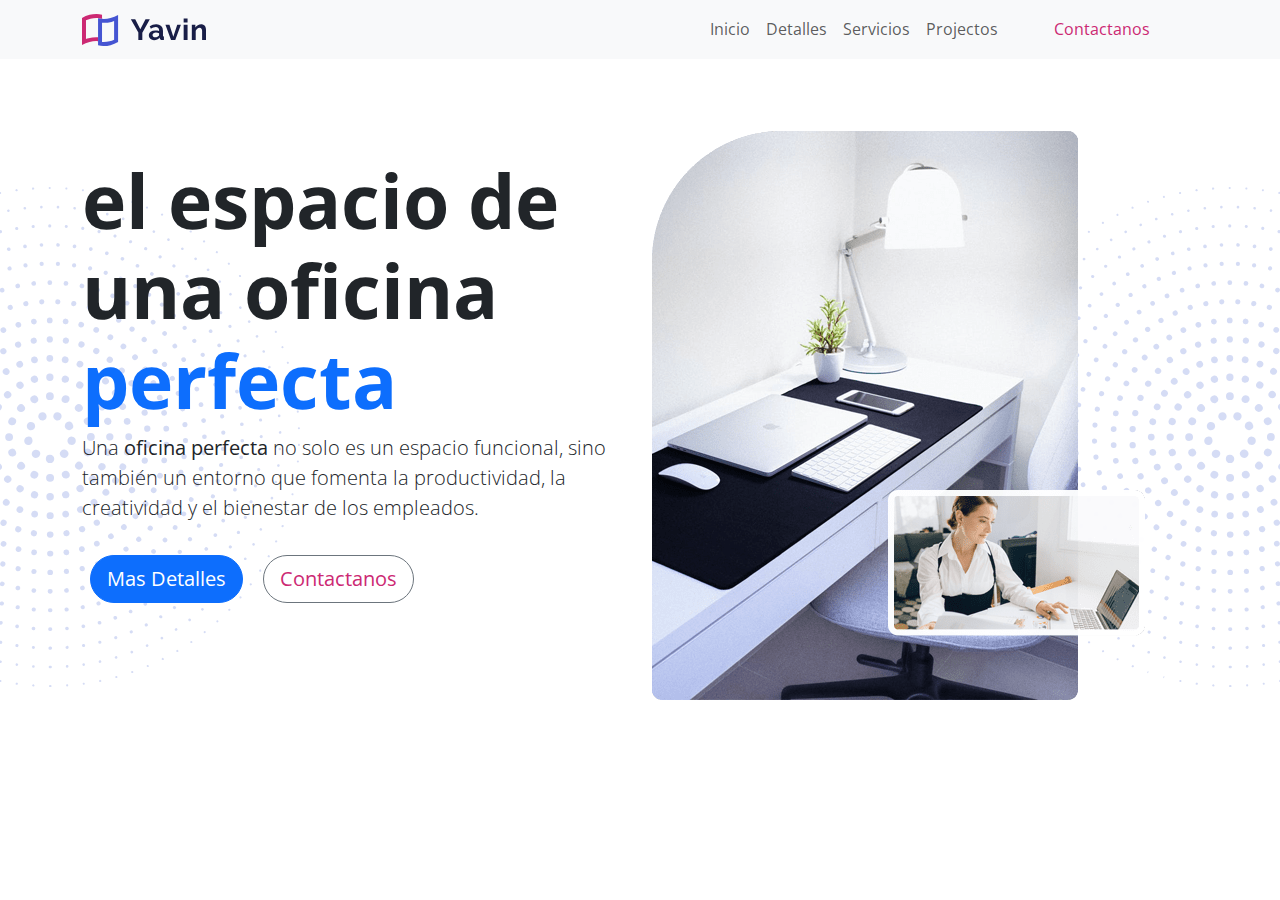
==== index.html @ b61007b3 "Creando pagina web diseños de oficinas con bootstrap realizanco el menu de naveacion." ====
<!DOCTYPE html>
<html lang="en">

<head>
  <meta charset="UTF-8" />
  <meta http-equiv="X-UA-Compatible" content="IE=edge" />
  <meta name="viewport" content="width=device-width, initial-scale=1.0" />
  <link rel="preconnect" href="https://fonts.gstatic.com" crossorigin>
  <link rel="stylesheet" href="css/font-awesome.css" />
  <link rel="stylesheet" href="css/bootstrap.min.css" />
  <link rel="stylesheet" href="css/styles.css" />
  <link rel="icon" href="images/favicon.png" />
  <title>Yavin Office Design</title>
</head>

<body>


  <!-- Navbar  -->
  <nav class="navbar navbar-expand-lg sticky-top bg-body-tertiary">
    <div class="container">
      <a class="navbar-brand" href="#">
        <img src="/images/logo.svg" alt="logo yabin" width="124">
      </a>
      <button class="navbar-toggler" type="button" data-bs-toggle="collapse" data-bs-target="#navbarSupportedContent"
        aria-controls="navbarSupportedContent" aria-expanded="false" aria-label="Toggle navigation">
        <span class="navbar-toggler-icon"></span>
      </button>
      <div class="collapse navbar-collapse" id="navbarSupportedContent">
        <ul class="navbar-nav ms-auto mb-2 mb-lg-0">
          <li class="nav-item">
            <a class="nav-link" href="#home">Inicio</a>
          </li>
          <li class="nav-item">
            <a class="nav-link" href="#details">Detalles</a>
          </li>

          <li class="nav-item">
            <a class="nav-link" href="#Services">Servicios</a>
          </li>
          <li class="nav-item">
            <a class="nav-link" href="#Projects">Projectos</a>
          </li>

          <li class="nav-item">
            <a href="#" class="nav-link btn btn-outline-secondary px-4 mx-4 rounded-5 ">
              Contactanos
            </a>
          </li>
        </ul>
      </div>
    </div>
  </nav>

  <!-- Header  -->
  <header class="header position-relative mt-5 overflow-hidden">
    <img src="images/decoration-star.svg" alt="" class="position-absolute decoration-start">
    <img src="images/decoration-star.svg" alt="" class="position-absolute decoration-start-2">
    <div class="container p z-3  position-relative">
      <div class="row">
        <div class="col-lg-6">
          <div class="mt-5">
            <h1 class="xl-test fw-bold">
              el espacio de una oficina <span class="text-primary">perfecta</span>
            </h1>

            <p class="lead mb-4">
              Una <span class="fw-normal">oficina perfecta</span> no solo es un espacio funcional, sino también un
              entorno que fomenta la
              productividad, la creatividad y el bienestar de los empleados.
            </p>

            <a class="btn btn-lg m-2 btn-primary rounded-5">Mas Detalles</a>
            <a class="btn btn-lg m-2 btn-outline-secondary rounded-5">Contactanos</a>
          </div>
        </div>

        <div class="col-lg-6 mt-sm-4  ">
          <div class="image-container">
            <img src="/images/header.png" alt="iamge" class="img-fluid">
          </div>
        </div>



      </div>
    </div>
  </header>


  <!-- stas -->








  <script src="js/bootstrap.bundle.min.js"></script>
  <script src="js/app.js"></script>
</body>

</html>
---- css/styles.css ----
/* Google Fonts  */
@import url('https://fonts.googleapis.com/css2?family=Lato:ital,wght@0,100;0,300;0,400;0,700;1,100&family=Open+Sans:ital,wght@0,300..800;1,300..800&display=swap');




body {
    font-family: 'Open Sans', sans-serif;
}

:root {
    --primary-color: #4555d2;
    --secondary-color: #cc2973;
    --light-color: #f9fafe;
    --dark-color: #343a40;
    --white-color: #fff;
    --body-color: #494c52;

    --navbar-padding-x: 0.8rem;
    --navbar-padding-y: 1rem;
    --link-font-weight: 700;
}

.xl-test {
    font-size: 75px;
}

.line-height {
    line-height: 1.7;
}

.font-weight {
    font-weight: bold;
}


/* navabr  */

.btn-outline-secondary {
    color: var(--secondary-color);
}

.btn-outline-secondary:hover {
    color: #fff;
}

header .decoration-start {
    top: 80px;
    left: -200px;
    width: 500px;
    opacity: 0.7;
}

header .decoration-start-2 {
    top: 80px;
    right: -200px;
    width: 500px;
    opacity: 0.7;
}


@media (max-width:992px) {
    .xl-test {
        font-size: 50px;
    }

    .btn-outline-secondary {
        margin-top: 20px;
    }

    .header {
        margin: 0 !important;
        text-align: center;
    }

    header .decoration-start {
        left: -100px;
        width: 250px;
    }

    header .decoration-start-2 {
        right: -100px;
        width: 250px;
    }

}

.navbar {
    transition: all 0.5s ease-in-out;
}

/* Navar sticky  */
.navbar-sticky {
    background: #fff;
    opacity: 0.9;
    box-shadow: 0 0 10px rgba(0, 0, 0, 0.5);
}

@media (max-width:576px) {}
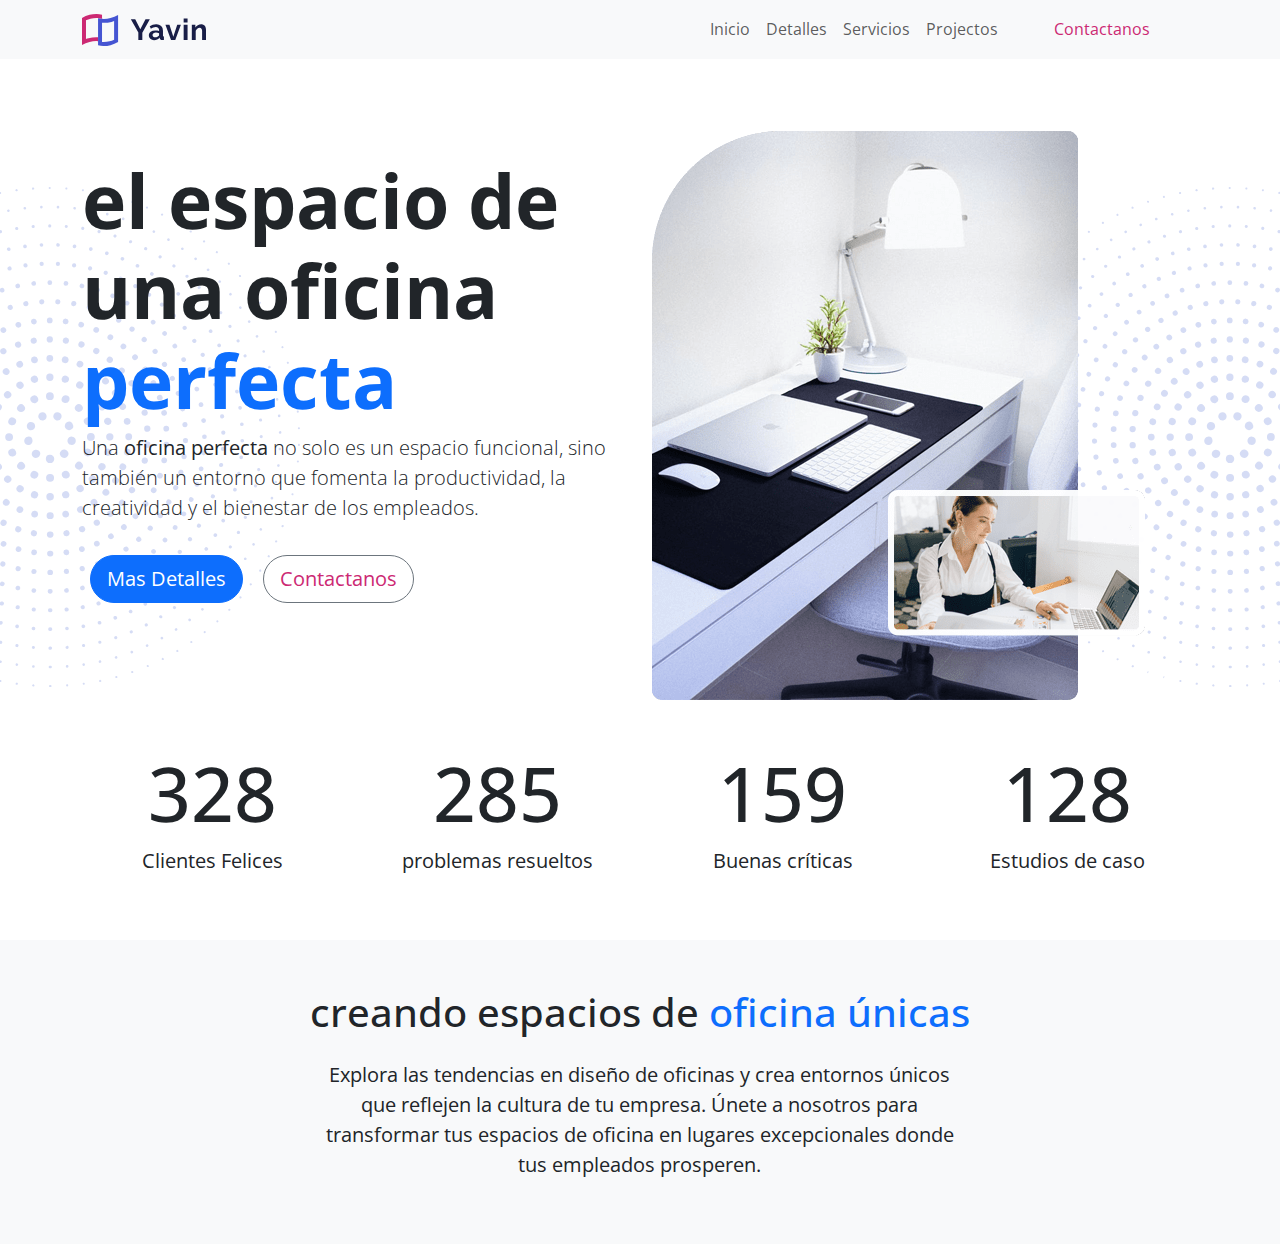
==== commit 1cf3004f: "Creando la seccion de intro" ====
--- a/index.html
+++ b/index.html
@@ -88,10 +88,42 @@
   </header>
 
 
-  <!-- stas -->
+  <!-- stast -->
+  <section class="stast">
+    <div class="container">
+      <div class="row my-5">
+        <div class=" col-md-3 col-sm-6 text-center">
+          <h2 class="counter xl-test" data-target="328"></h2>
+          <p class="fs-5">Clientes Felices</p>
+        </div><!--col-->
+        <div class=" col-md-3 col-sm-6 text-center">
+          <h2 class="counter xl-test" data-target="285"></h2>
+          <p class="fs-5">problemas resueltos</p>
+        </div><!--col-->
+        <div class=" col-md-3 col-sm-6 text-center">
+          <h2 class="counter xl-test" data-target="159"></h2>
+          <p class="fs-5">Buenas críticas</p>
+        </div><!--col-->
+        <div class=" col-md-3 col-sm-6 text-center">
+          <h2 class="counter xl-test" data-target="128"></h2>
+          <p class="fs-5">Estudios de caso</p>
+        </div><!--col-->
+      </div>
+    </div>
+  </section>
 
+  <!-- Intro  -->
+  <section id="introduction" class="intro bg-light py-5">
+    <div class="col-md-8 offset-md-2 text-center">
+      <h1>creando espacios de <span class="text-primary">oficina únicas</span></h1>
+      <p class="fs-5 mt-4 w-75 mx-auto">
+        Explora las tendencias en diseño de oficinas y crea entornos únicos que reflejen la cultura de tu empresa. Únete
+        a nosotros para transformar tus espacios de oficina en lugares excepcionales donde tus empleados prosperen.
+      </p>
+    </div>
+  </section>
 
-
+  <!-- Details  -->
 
 
 
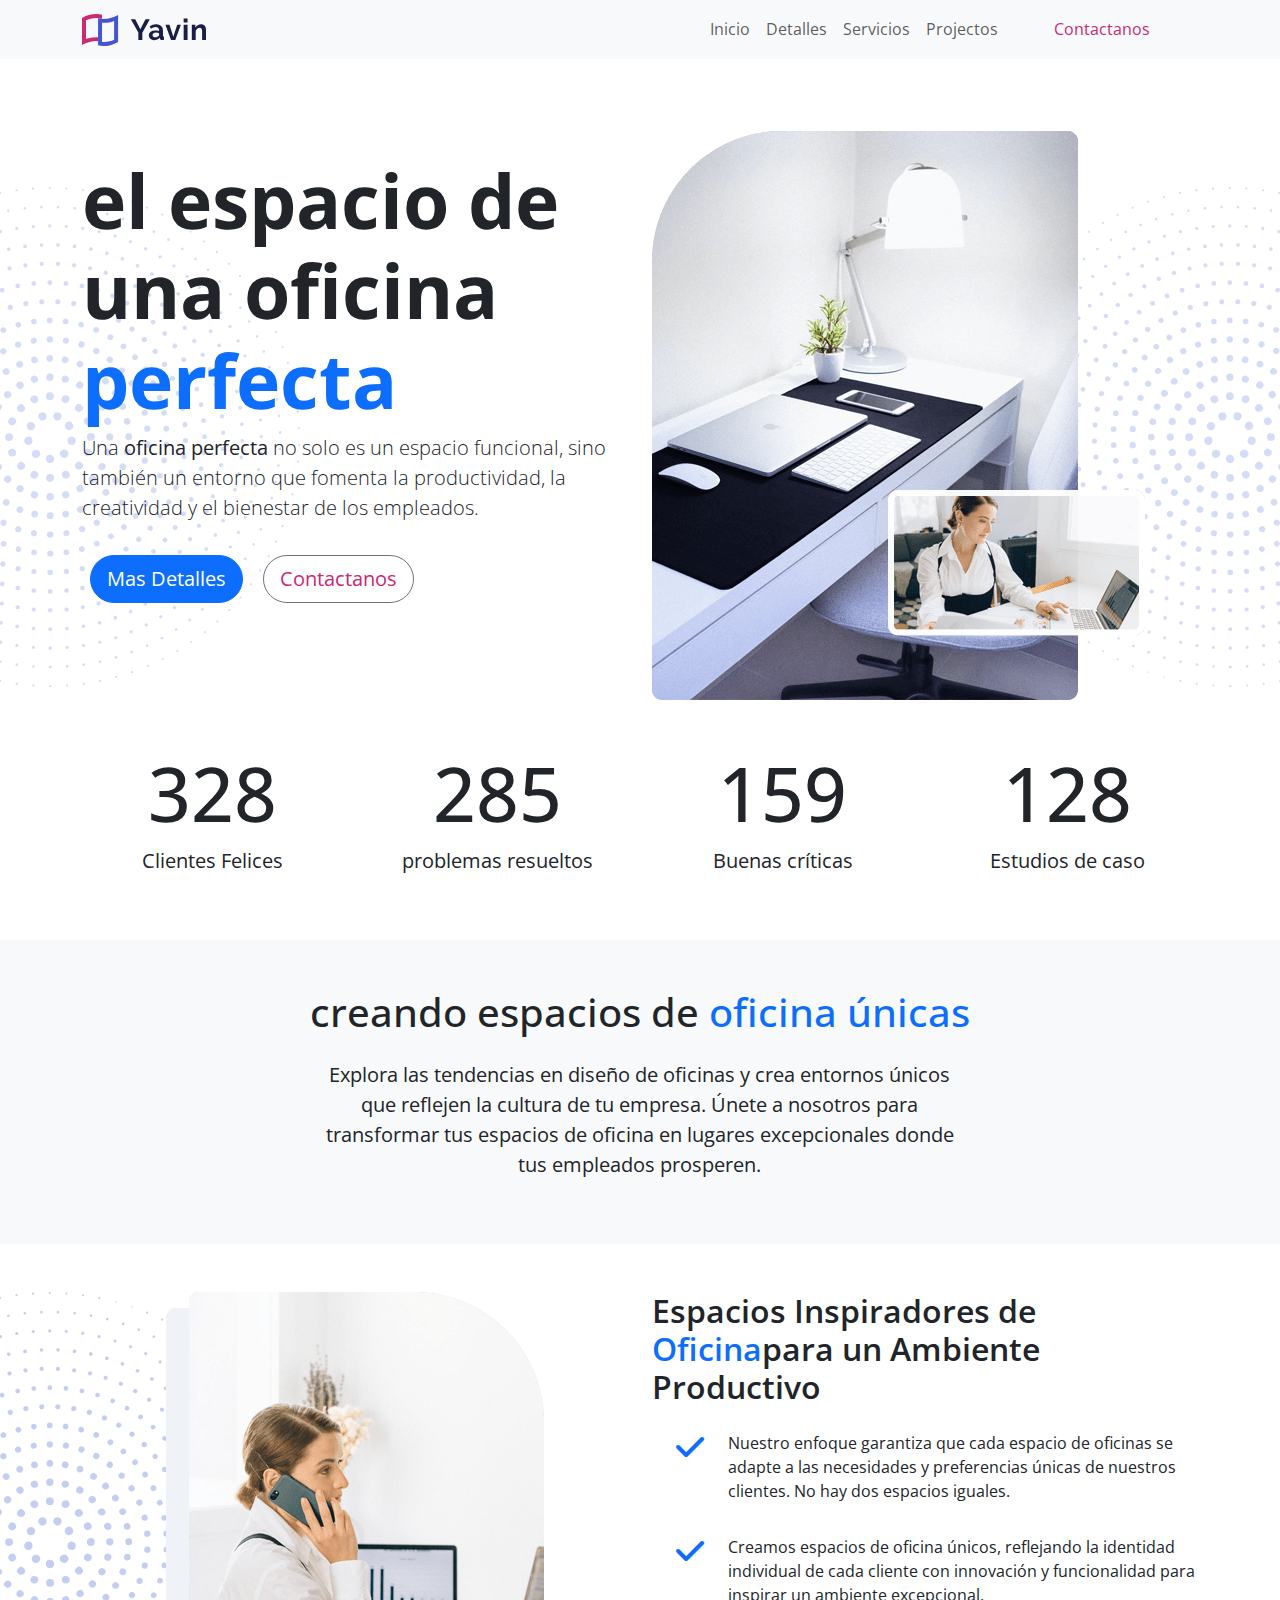
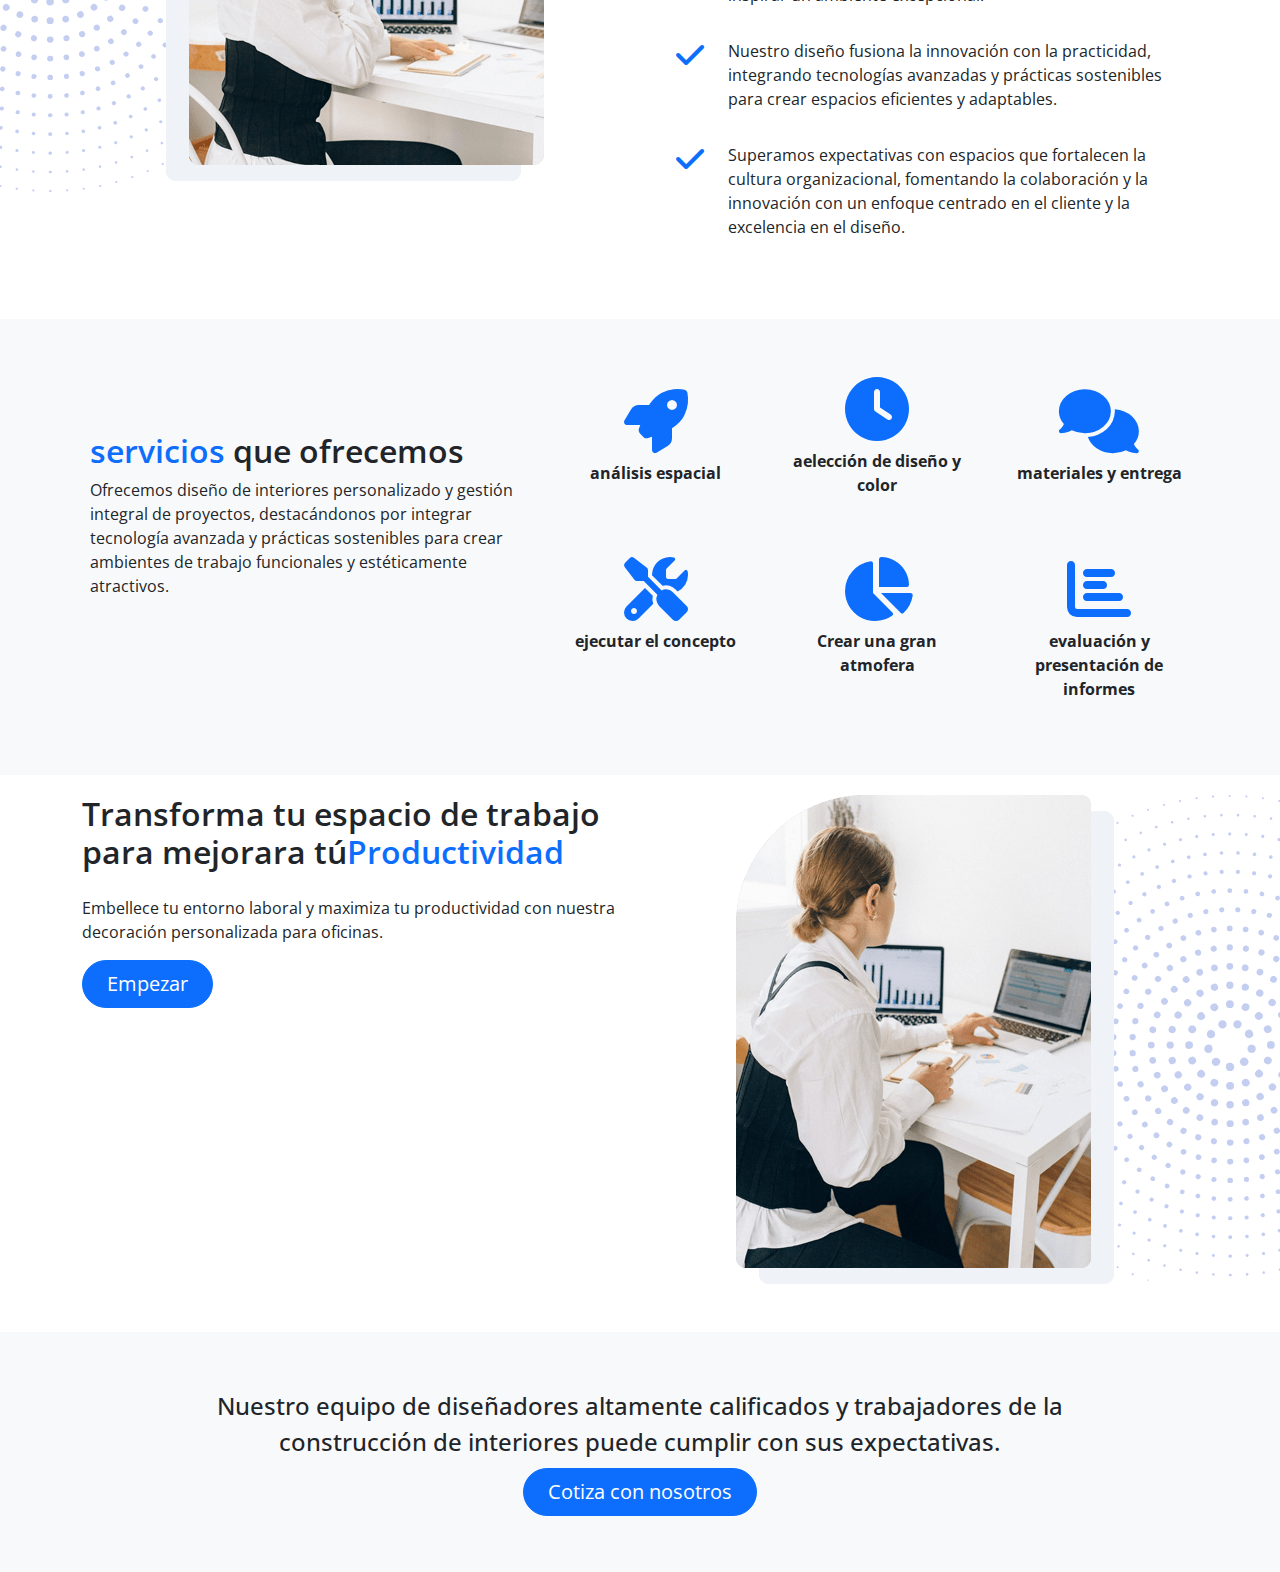
==== commit 265a003b: "Realizando las seciones de Estadistica aplicando javascript,servicios detalle 1 y 2 y por ultimo cre" ====
--- a/index.html
+++ b/index.html
@@ -112,9 +112,9 @@
     </div>
   </section>
 
-  <!-- Intro  -->
+  <!-- Introduction  -->
   <section id="introduction" class="intro bg-light py-5">
-    <div class="col-md-8 offset-md-2 text-center">
+    <div class="col-lg-8 offset-lg-2 text-center">
       <h1>creando espacios de <span class="text-primary">oficina únicas</span></h1>
       <p class="fs-5 mt-4 w-75 mx-auto">
         Explora las tendencias en diseño de oficinas y crea entornos únicos que reflejen la cultura de tu empresa. Únete
@@ -124,9 +124,145 @@
   </section>
 
   <!-- Details  -->
-
-
-
+  <section id="details" class="details position-relative my-5 overflow-hidden ">
+    <img src="images/decoration-star.svg" alt="decoraciones" class="decoration-start position-absolute  img-fluid">
+
+    <div class="container position-relative z-3">
+      <div class="row">
+        <div class="col-lg-6  mb-4">
+          <div class="image-container  d-flex justify-content-center">
+            <img src="images/details-1.png" alt="detalles" class="img-fluid">
+          </div>
+        </div>
+        <div class="col-lg-6">
+          <h2 class="fw-semibold mb-4 ">Espacios Inspiradores de <span class="text-primary">Oficina</span>para un
+            Ambiente Productivo</h2>
+
+          <ul class="list-unstyled">
+            <li class="d-flex mb-3">
+              <i class="fas fa-check text-primary fa-2x mx-4"></i>
+              <p>Nuestro enfoque garantiza que cada espacio de oficinas se adapte a las necesidades y preferencias
+                únicas de nuestros clientes. No hay dos espacios iguales.</p>
+            </li>
+
+            <li class="d-flex mb-3">
+              <i class="fas fa-check text-primary fa-2x mx-4"></i>
+              <p>
+                Creamos espacios de oficina únicos, reflejando la identidad individual de cada cliente con innovación y
+                funcionalidad para inspirar un ambiente excepcional.</p>
+            </li>
+
+            <li class="d-flex mb-3">
+              <i class="fas fa-check text-primary fa-2x mx-4"></i>
+              <p>Nuestro diseño fusiona la innovación con la practicidad, integrando tecnologías avanzadas y prácticas
+                sostenibles para crear espacios eficientes y adaptables.</p>
+            </li>
+
+            <li class="d-flex mb-3">
+              <i class="fas fa-check text-primary fa-2x mx-4"></i>
+              <p>Superamos expectativas con espacios que fortalecen la cultura organizacional, fomentando la
+                colaboración y la innovación con un enfoque centrado en el cliente y la excelencia en el diseño.</p>
+            </li>
+          </ul>
+        </div>
+      </div>
+    </div>
+    </div>
+
+  </section>
+
+  <!-- Services  -->
+  <section id="services" class="services bg-light py-5">
+    <div class="container ">
+      <div class="row d-flex justify-content-center align-items-center">
+        <div class="col-lg-5 ">
+          <div class="text-container text-center text-lg-start  mb-5 p-2">
+            <h2 class="text-dark fw-semibold"> <span class="text-primary">servicios</span> que ofrecemos</h2>
+            <p>
+              Ofrecemos diseño de interiores personalizado y gestión integral de proyectos, destacándonos por integrar
+              tecnología avanzada y prácticas sostenibles para crear ambientes de trabajo funcionales y estéticamente
+              atractivos.</p>
+          </div>
+        </div>
+        <div class="col-lg-7">
+          <div class="row mb-4  d-flex  align-items-center ">
+            <div class="col-md-4 d-flex flex-column align-items-center text-center ">
+              <i class="fas fa-rocket fa-4x text-primary mb-2"></i>
+              <p class="fs-6 fw-bold">análisis espacial</p>
+            </div><!--end col-->
+            <div class="col-md-4 d-flex flex-column align-items-center text-center ">
+              <i class="fas fa-clock fa-4x text-primary mb-2"></i>
+              <p class="fs-6 fw-bold">aelección de diseño y color</p>
+            </div><!--end col-->
+            <div class="col-md-4 d-flex flex-column align-items-center text-center ">
+              <i class="fas fa-comments fa-4x text-primary mb-2"></i>
+              <p class="fs-6 fw-bold">
+                materiales y entrega</p>
+            </div><!--end col-->
+          </div>
+
+          <div class="row  mt-4">
+            <div class="col-md-4 d-flex flex-column align-items-center text-center ">
+              <i class="fas fa-tools fa-4x text-primary mb-2"></i>
+              <p class="fs-6 fw-bold">
+                ejecutar el concepto</p>
+            </div><!--end col-->
+            <div class="col-md-4 d-flex flex-column align-items-center text-center ">
+              <i class="fas fa-chart-pie fa-4x text-primary mb-2"></i>
+              <p class="fs-6 fw-bold">
+                Crear una gran atmofera</p>
+            </div><!--end col-->
+            <div class="col-md-4 d-flex flex-column align-items-center text-center ">
+              <i class="fas fa-chart-bar fa-4x text-primary mb-2"></i>
+              <p class="fs-6 fw-bold">
+                evaluación y presentación de informes</p>
+            </div><!--end col-->
+          </div>
+        </div>
+      </div>
+    </div>
+  </section>
+
+
+  <!-- Details 2  -->
+  <section class="details-2 position-relative my-5 overflow-hidden">
+    <!-- image  -->
+    <img src="images/decoration-star.svg" alt="decoracion" class="img-fluid position-absolute decoration-start">
+    <!-- contenedor -->
+    <div class="container position-relative z-3">
+      <div class="row">
+        <div class="col-lg-6 ">
+          <div class="text-container mb-4 text-center text-lg-start">
+            <h2 class="fw-semibold mb-4 ">Transforma tu espacio de trabajo para mejorara tú<span
+                class="text-primary">Productividad</span></h2>
+            <p>
+              Embellece tu entorno laboral y maximiza tu productividad con nuestra decoración personalizada para
+              oficinas.
+            </p>
+
+            <a href="article.html" class="btn  btn-lg btn-primary rounded-5 px-4">
+              Empezar</a>
+          </div>
+        </div>
+
+        <div class="col-lg-6 d-flex justify-content-center ">
+          <img src="/images/details-2.png" alt="">
+        </div>
+      </div>
+    </div>
+  </section>
+
+  <!-- Get Quotes  -->
+  <section class="get-quote bg-light text-center py-5 ">
+    <div class="row">
+      <div class="col-lg-8 offset-lg-2 p-2 ">
+        <h4 class="lh-base mb-2">
+          Nuestro equipo de diseñadores altamente calificados y trabajadores de la construcción de interiores puede
+          cumplir con sus expectativas.</h4>
+        <a href="#" class="btn btn-lg px-4 btn-primary rounded-5 ">Cotiza con nosotros</a>
+      </div>
+    </div>
+  </section>
 
 
   <script src="js/bootstrap.bundle.min.js"></script>
--- a/css/styles.css
+++ b/css/styles.css
@@ -96,4 +96,32 @@
     box-shadow: 0 0 10px rgba(0, 0, 0, 0.5);
 }
 
-@media (max-width:576px) {}+
+
+/* Details  */
+.details .decoration-start {
+    left: -200px;
+    width: 500px;
+}
+
+
+/* Services  */
+
+.services .col-md-4 {
+
+    margin: 10px 0;
+}
+
+
+/* details 2  */
+/* Details  */
+.details-2 .decoration-start {
+    right: -200px;
+    width: 500px;
+
+
+}
+
+.details-2 {
+    margin-top: 20px !important;
+}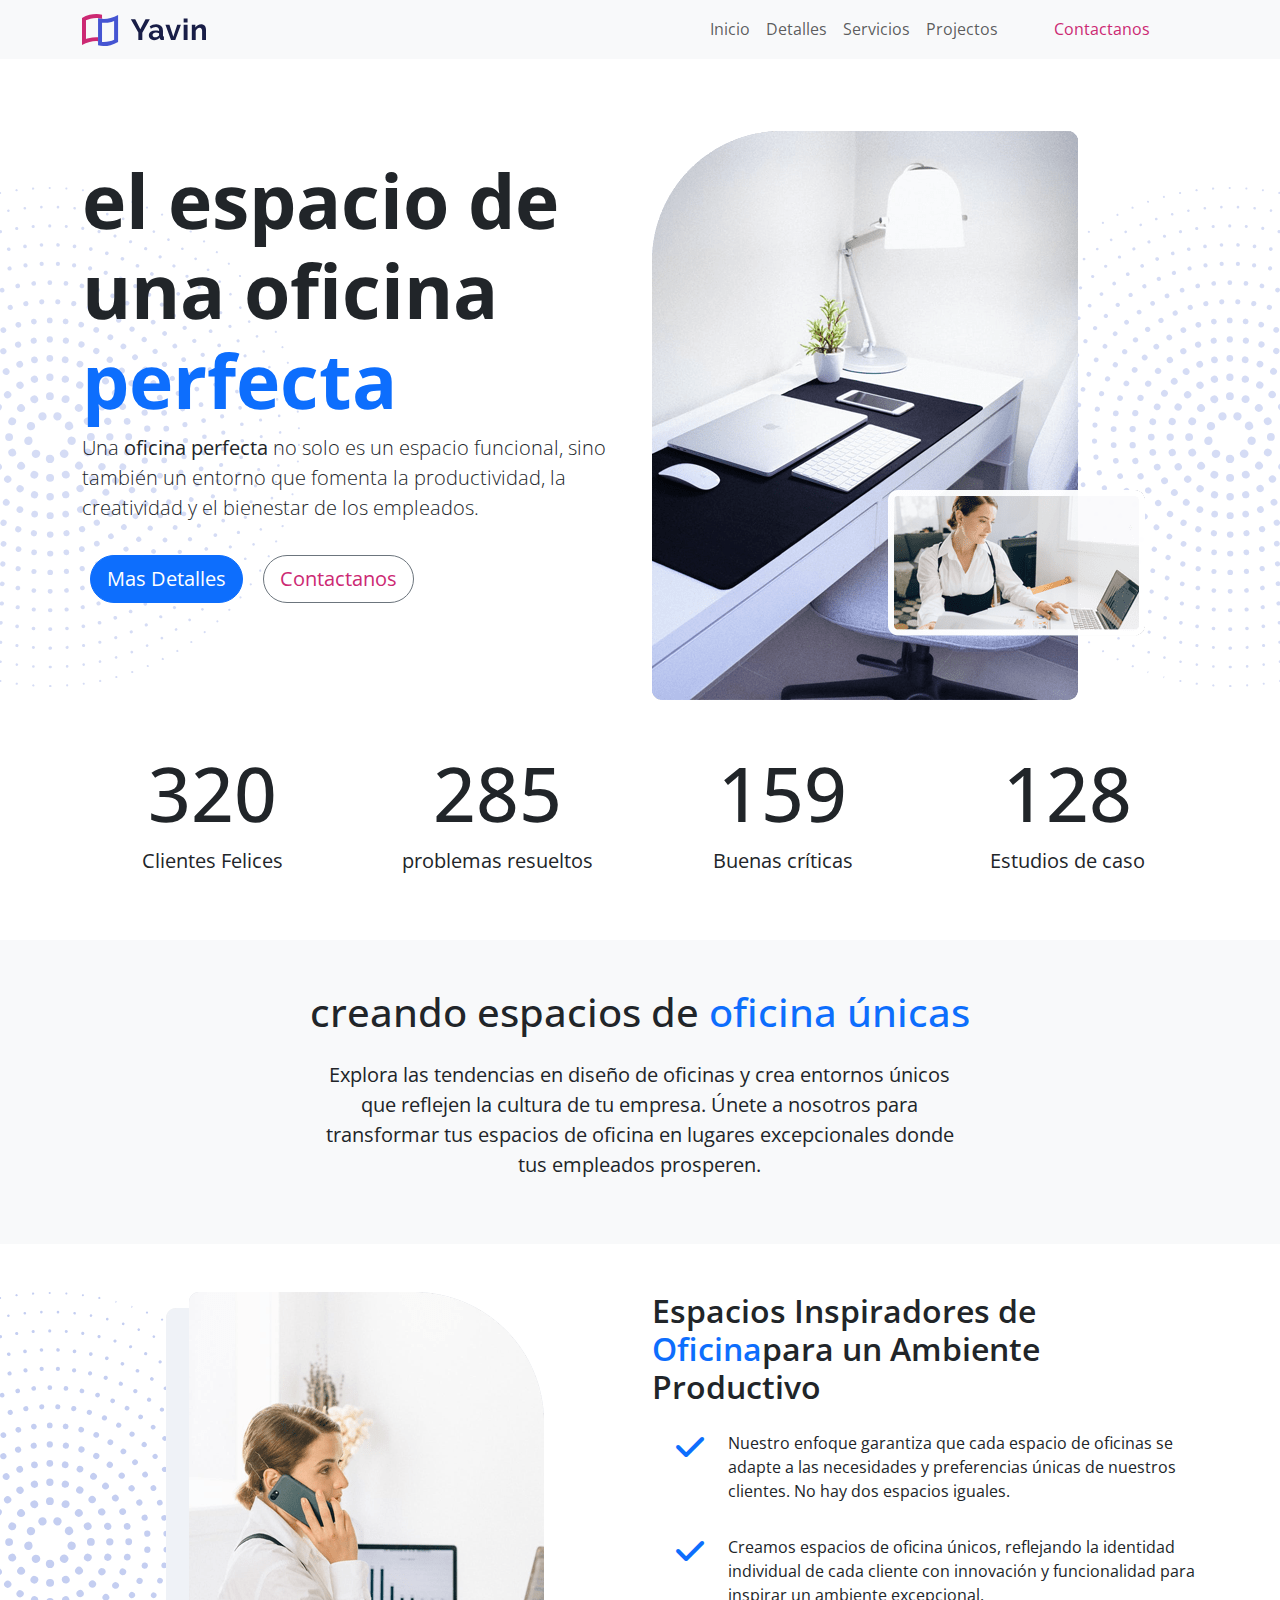
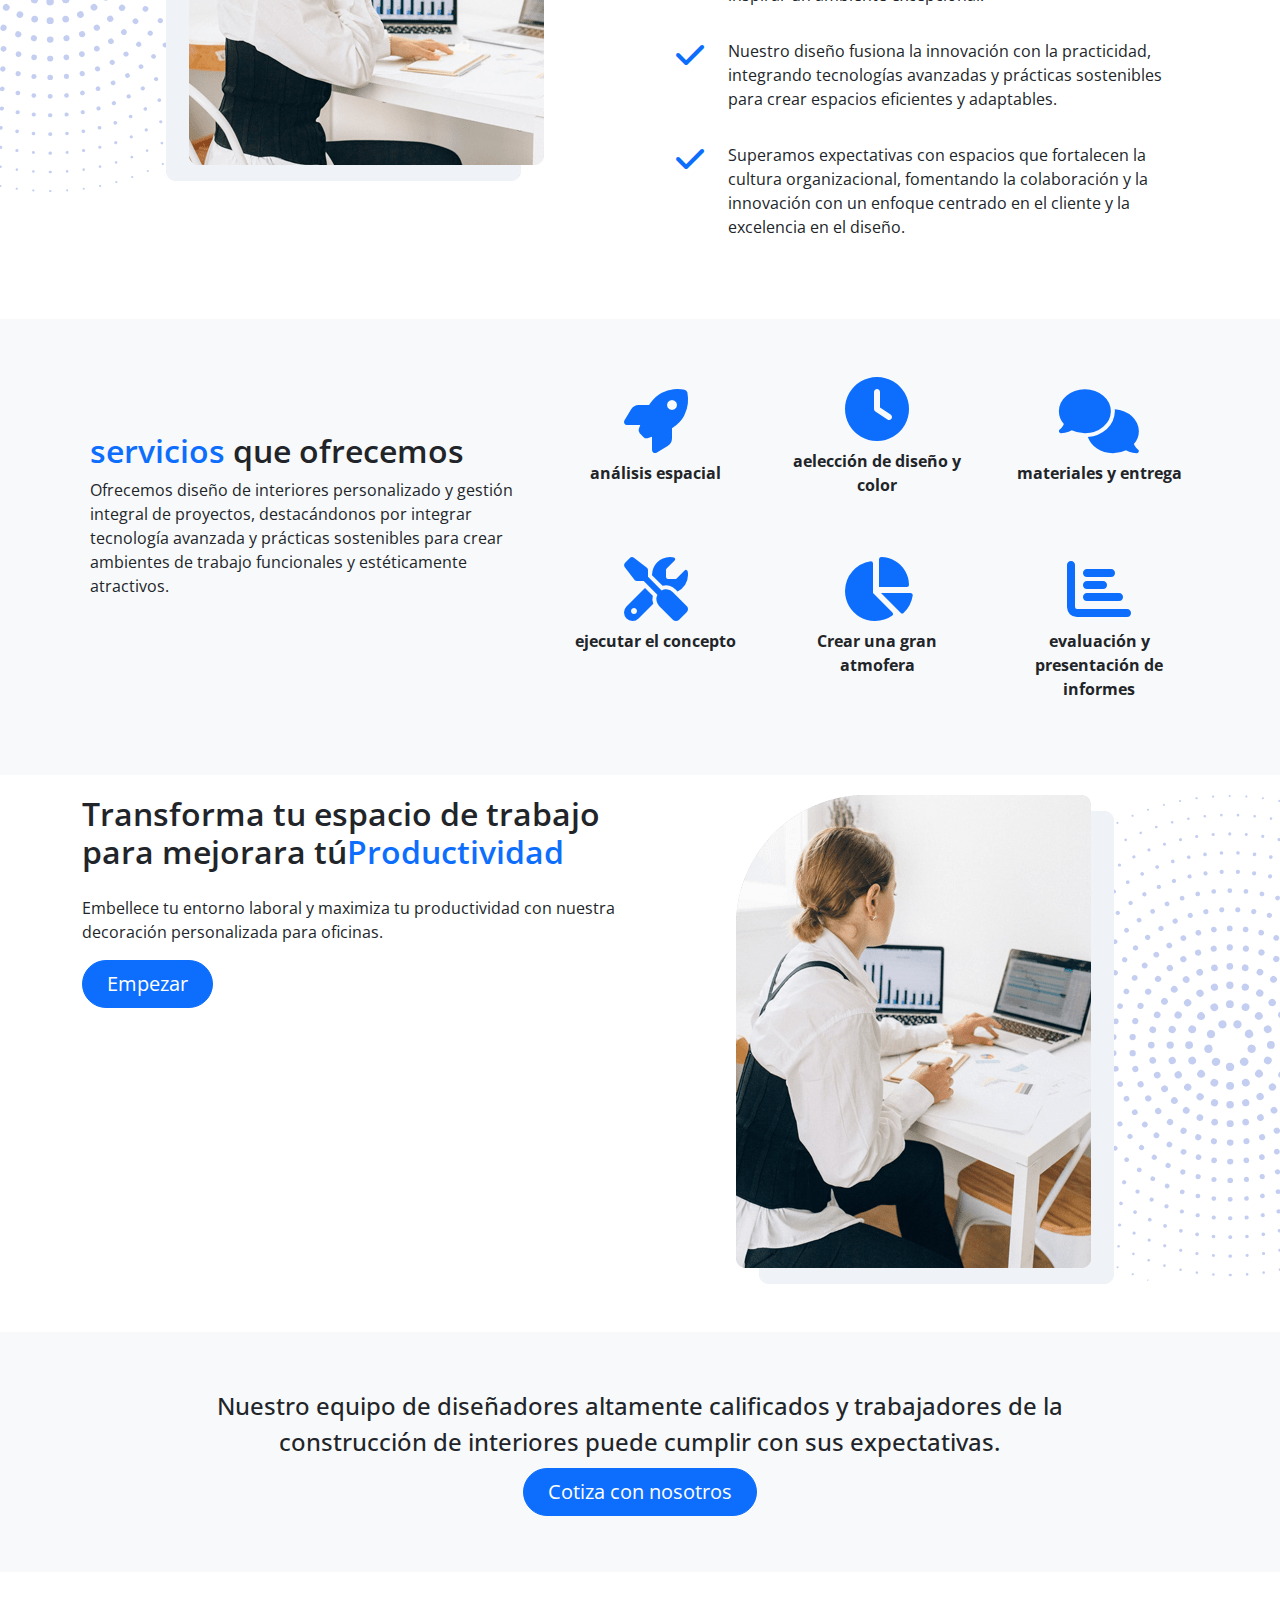
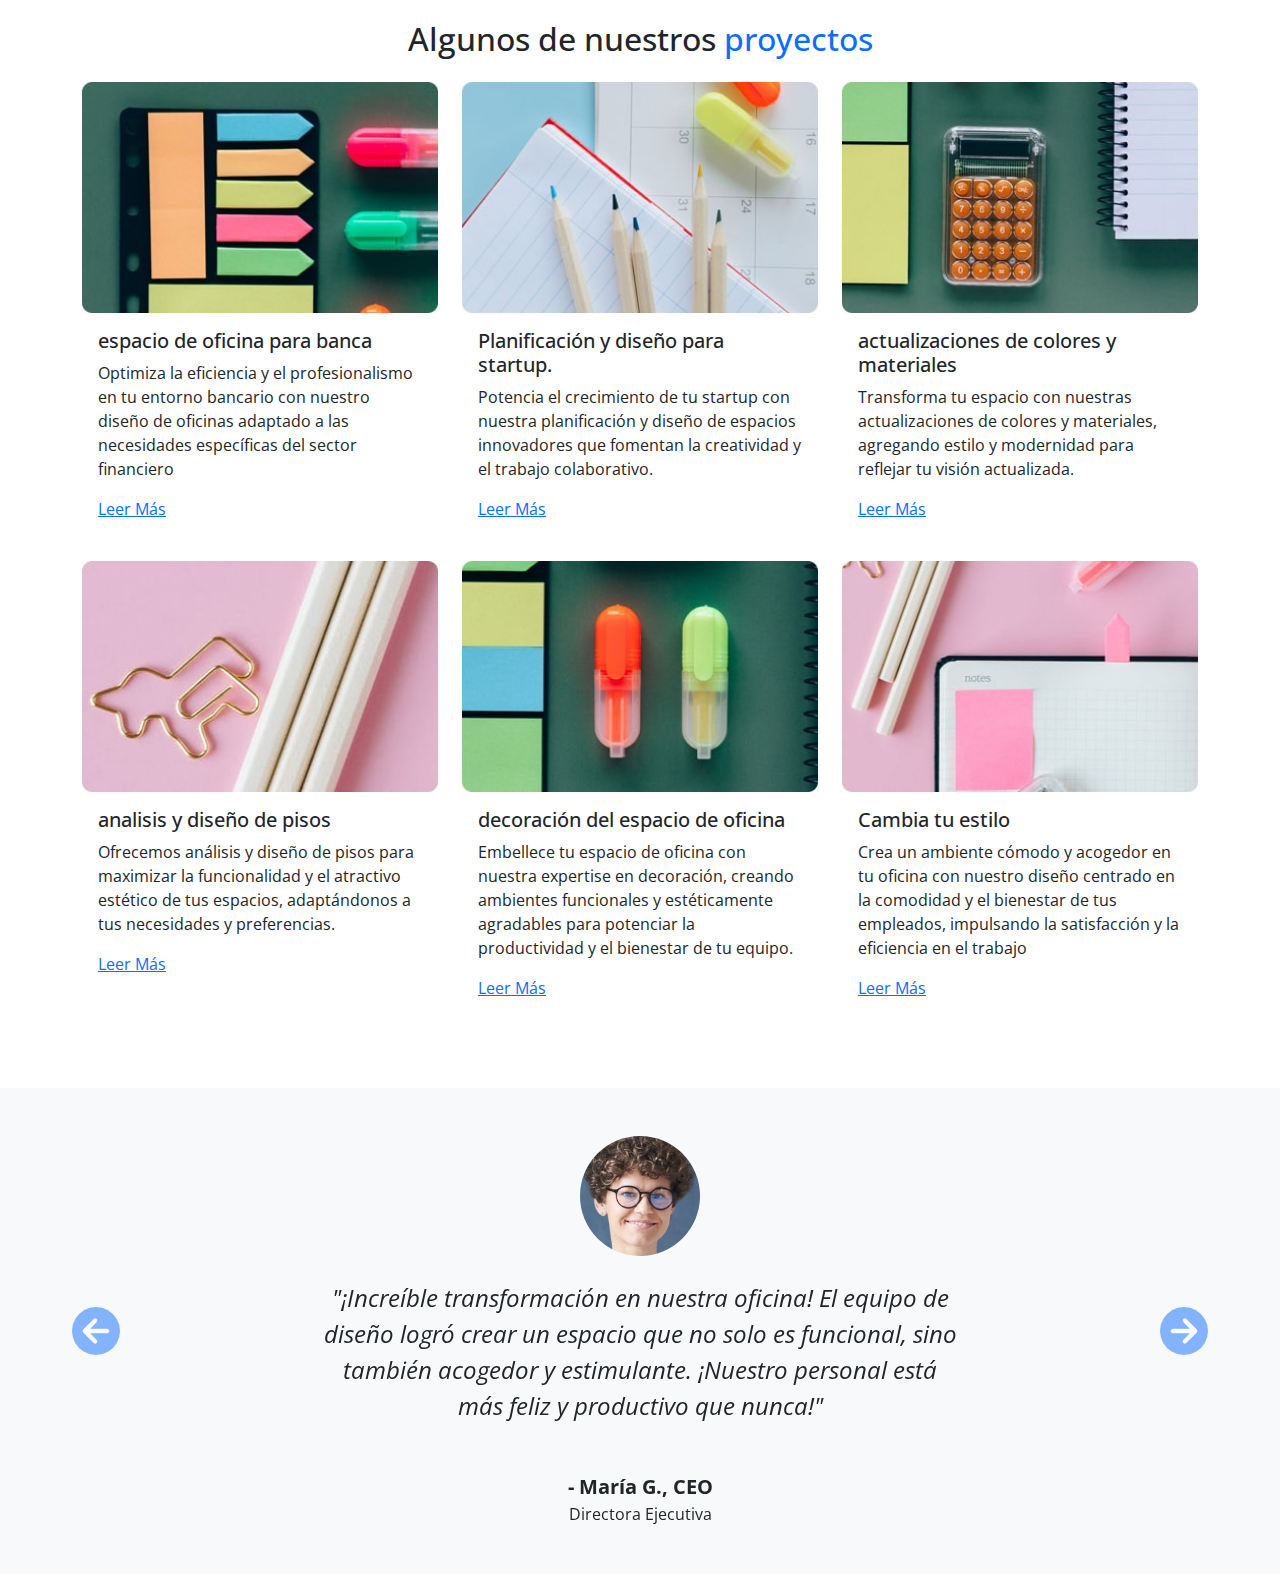
==== commit ef93ff0d: "creando la parte de testimonio de algunos de nuestros clientes" ====
--- a/index.html
+++ b/index.html
@@ -265,6 +265,181 @@
   </section>
 
 
+  <!-- Projects  -->
+  <section id="projects" class="py-5 ">
+    <div class="container">
+      <h2 class="mb-4 text-center fs-2">Algunos de nuestros <span class="text-primary ">proyectos</span>
+      </h2>
+      <!--Projects row -1  -->
+      <div class="row mb-4">
+
+        <div class="col-md-4">
+          <div class="card border-0">
+            <img src="/images/project-1.jpg" alt="project" class="img-fluid">
+            <div class="card-body">
+              <h5 class="card-title">espacio de oficina para banca</h5>
+              <p class="card-text">
+                Optimiza la eficiencia y el profesionalismo en tu entorno bancario con nuestro diseño de oficinas
+                adaptado a las necesidades específicas del sector financiero
+              </p>
+              <a href="#">Leer Más</a>
+            </div>
+          </div>
+        </div><!--end col-->
+        <div class="col-md-4">
+          <div class="card border-0">
+            <img src="/images/project-2.jpg" alt="project" class="img-fluid">
+            <div class="card-body">
+              <h5 class="card-title">
+                Planificación y diseño para startup.</h5>
+              <p class="card-text">
+                Potencia el crecimiento de tu startup con nuestra planificación y diseño de espacios innovadores que
+                fomentan la creatividad y el trabajo colaborativo.
+              </p>
+              <a href="#">Leer Más</a>
+            </div>
+          </div>
+        </div><!--end col-->
+        <div class="col-md-4">
+          <div class="card border-0">
+            <img src="/images/project-3.jpg" alt="project" class="img-fluid">
+            <div class="card-body">
+              <h5 class="card-title">
+                actualizaciones de colores y materiales</h5>
+              <p class="card-text">
+                Transforma tu espacio con nuestras actualizaciones de colores y materiales, agregando estilo y
+                modernidad para reflejar tu visión actualizada.
+              </p>
+              <a href="#">Leer Más</a>
+            </div>
+          </div>
+        </div><!--end col-->
+      </div>
+
+      <!--Projects row -2  -->
+      <div class="row mb-4">
+
+        <div class="col-md-4">
+          <div class="card border-0">
+            <img src="/images/project-4.jpg" alt="project" class="img-fluid">
+            <div class="card-body">
+              <h5 class="card-title">
+                analisis y diseño de pisos</h5>
+              <p class="card-text">
+                Ofrecemos análisis y diseño de pisos para maximizar la funcionalidad y el atractivo estético de tus
+                espacios, adaptándonos a tus necesidades y preferencias.
+              </p>
+              <a href="#">Leer Más</a>
+            </div>
+          </div>
+        </div><!--end col-->
+        <div class="col-md-4">
+          <div class="card border-0">
+            <img src="/images/project-5.jpg" alt="project" class="img-fluid">
+            <div class="card-body">
+              <h5 class="card-title">
+                decoración del espacio de oficina</h5>
+              <p class="card-text">
+                Embellece tu espacio de oficina con nuestra expertise en decoración, creando ambientes funcionales y
+                estéticamente agradables para potenciar la productividad y el bienestar de tu equipo.
+              </p>
+              <a href="#">Leer Más</a>
+            </div>
+          </div>
+        </div><!--end col-->
+        <div class="col-md-4">
+          <div class="card border-0">
+            <img src="/images/project-6.jpg" alt="project" class="img-fluid">
+            <div class="card-body">
+              <h5 class="card-title">
+                Cambia tu estilo</h5>
+              <p class="card-text">
+                Crea un ambiente cómodo y acogedor en tu oficina con nuestro diseño centrado en la comodidad y el
+                bienestar de tus empleados, impulsando la satisfacción y la eficiencia en el trabajo
+              </p>
+              <a href="#">Leer Más</a>
+            </div>
+          </div>
+        </div><!--end col-->
+      </div>
+
+    </div>
+  </section>
+
+
+  <!-- Testimonials -->
+  <section id="testimonials" class="testimonials bg-light py-5">
+    <div id="testimonialCarousel" class="carousel slide">
+      <div class="carousel-inner">
+        <!-- slider 1  -->
+        <div class="carousel-item active">
+          <div class="d-flex flex-column  justify-content-center align-items-center text-center">
+            <!-- img  -->
+            <img src="/images/testimonial-1.jpg" alt="testimonio" class="rounded-circle" width="120">
+            <p class="w-50 my-4 fst-italic fs-4 mb-4">
+              "¡Increíble transformación en nuestra oficina! El equipo de diseño logró crear un espacio que no solo es
+              funcional, sino también acogedor y estimulante. ¡Nuestro personal está más feliz y productivo que nunca!"
+            </p>
+            <div class="fw-bold fs-5 mt-4"> - María G., CEO</div>
+            <div>Directora Ejecutiva</div>
+          </div>
+        </div><!-- carousel-item -->
+        <!-- slider 1  -->
+        <div class="carousel-item ">
+          <div class="d-flex flex-column  justify-content-center align-items-center text-center">
+            <!-- img  -->
+            <img src="/images/testimonial-2.jpg" alt="testimonio" class="rounded-circle" width="120">
+            <p class="w-50 my-4 fst-italic fs-4 mb-4">
+              "Gracias a las actualizaciones de colores y materiales, nuestra oficina ahora se siente más moderna y
+              vibrante. ¡Es un placer trabajar en un ambiente tan inspirador y bien diseñado!"
+            </p>
+            <div class="fw-bold fs-5 mt-4">Carlos M.,</div>
+            <div>Director de Operaciones</div>
+          </div>
+        </div><!-- carousel-item -->
+        <!-- slider 2  -->
+        <div class="carousel-item ">
+          <div class="d-flex flex-column  justify-content-center align-items-center text-center">
+            <!-- img  -->
+            <img src="/images/testimonial-3.jpg" alt="testimonio" class="rounded-circle" width="120">
+            <p class="w-50 my-4 fst-italic fs-4 mb-4">
+              "El análisis y diseño de pisos realizado por este equipo fue excepcional. Lograron aprovechar al máximo el
+              espacio y crear áreas de trabajo cómodas y eficientes. ¡Estamos encantados con los resultados!"
+            </p>
+            <div class="fw-bold fs-5 mt-4">- Laura P.,</div>
+            <div>Gerente de Recursos Humanos</div>
+          </div>
+        </div><!-- carousel-item -->
+        <!-- slider 3  -->
+        <div class="carousel-item ">
+          <div class="d-flex flex-column  justify-content-center align-items-center text-center">
+            <!-- img  -->
+            <img src="/images/testimonial-2.jpg" alt="testimonio" class="rounded-circle" width="120">
+            <p class="w-50 my-4 fst-italic fs-4 mb-4">
+
+              "La renovación de nuestra oficina ha sido un cambio total. Ahora, cada día llego a un espacio que me
+              motiva a ser más productivo y creativo. El equipo de diseño hizo un trabajo increíble, y el resultado ha
+              superado nuestras expectativas."
+            </p>
+            <div class="fw-bold fs-5 mt-4">- Diego G.,</div>
+            <div>Desarrollador de Software</div>
+          </div>
+        </div><!-- carousel-item -->
+      </div><!--end carousel inner-->
+
+      <!-- prev  -->
+      <button class="carousel-control-prev" type="buttomm" data-bs-target="#testimonialCarousel" data-bs-slide="prev">
+        <i class="fa fa-arrow-circle-left fa-3x text-primary"></i>
+      </button>
+      <!-- next  -->
+      <button class="carousel-control-next" type="buttomm" data-bs-target="#testimonialCarousel" data-bs-slide="next">
+        <i class="fa fa-arrow-circle-right fa-3x text-primary"></i>
+      </button>
+    </div>
+  </section>
+
+
+
   <script src="js/bootstrap.bundle.min.js"></script>
   <script src="js/app.js"></script>
 </body>
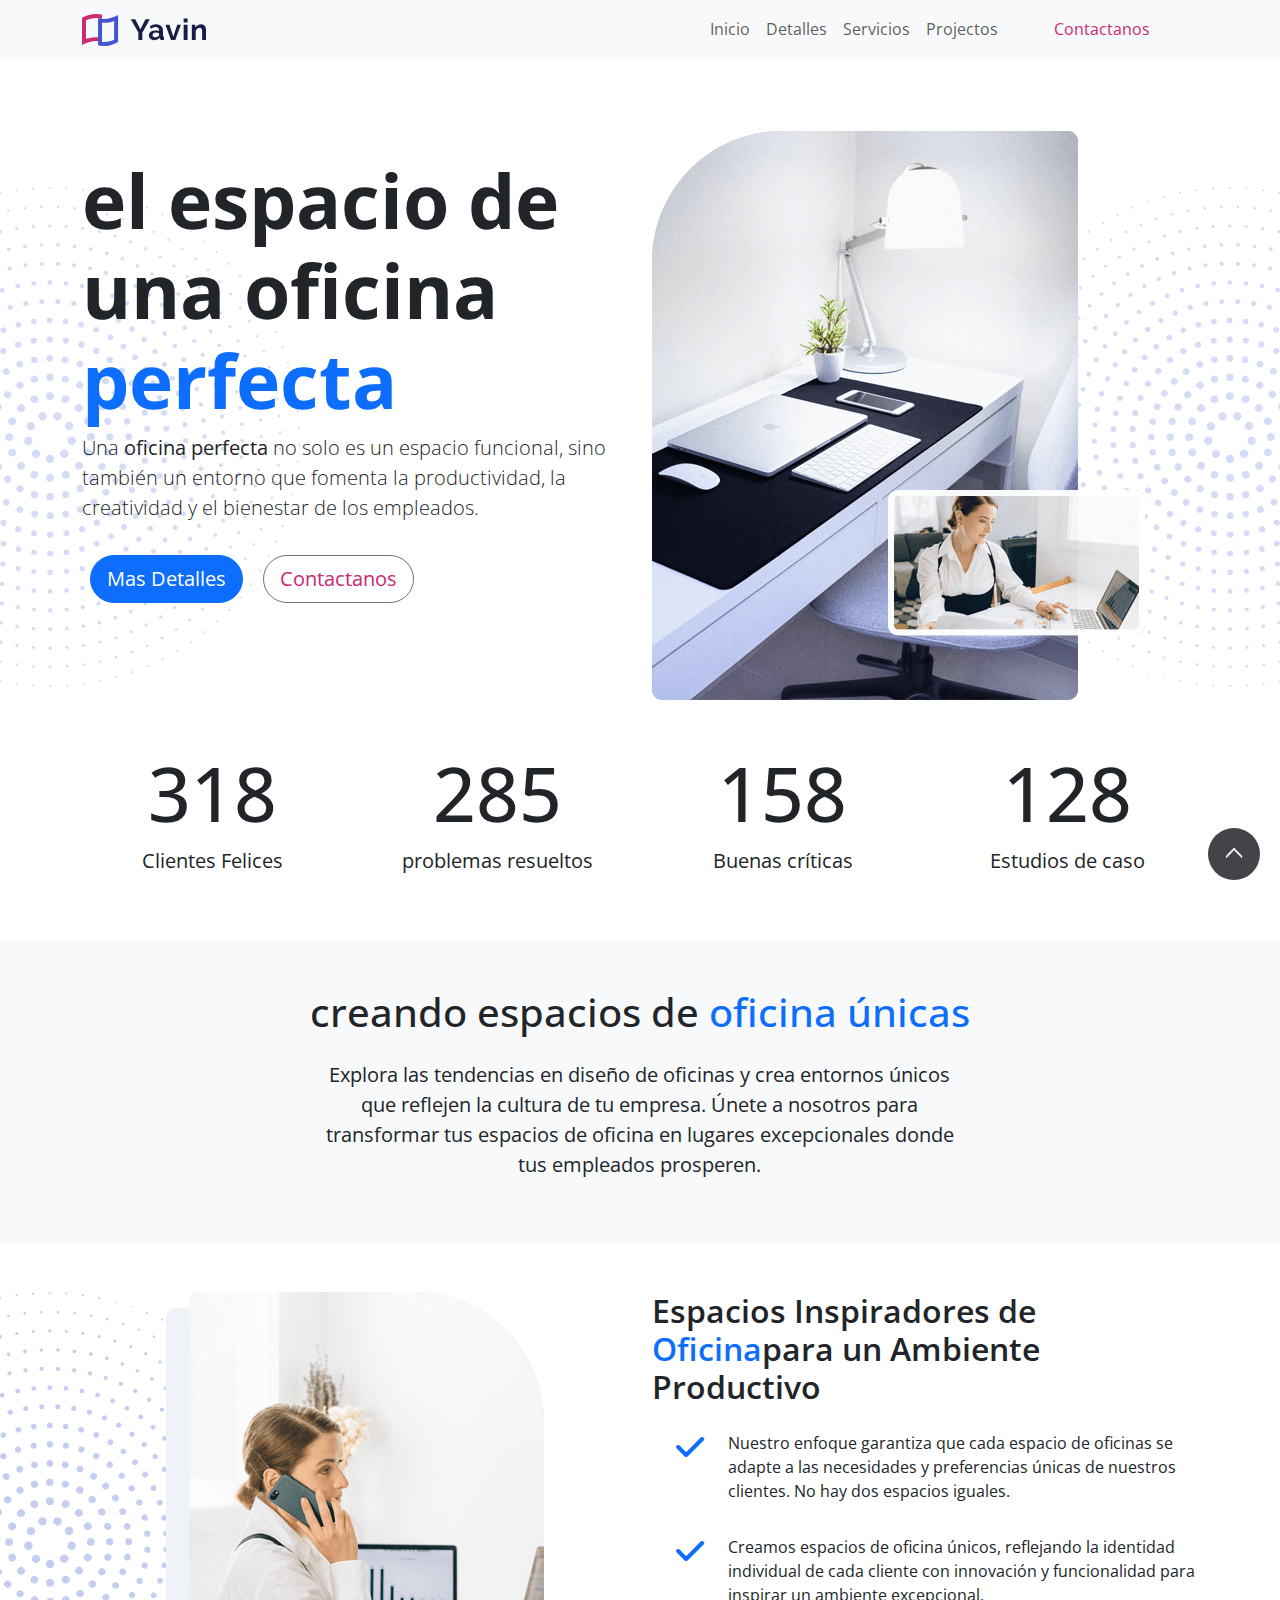
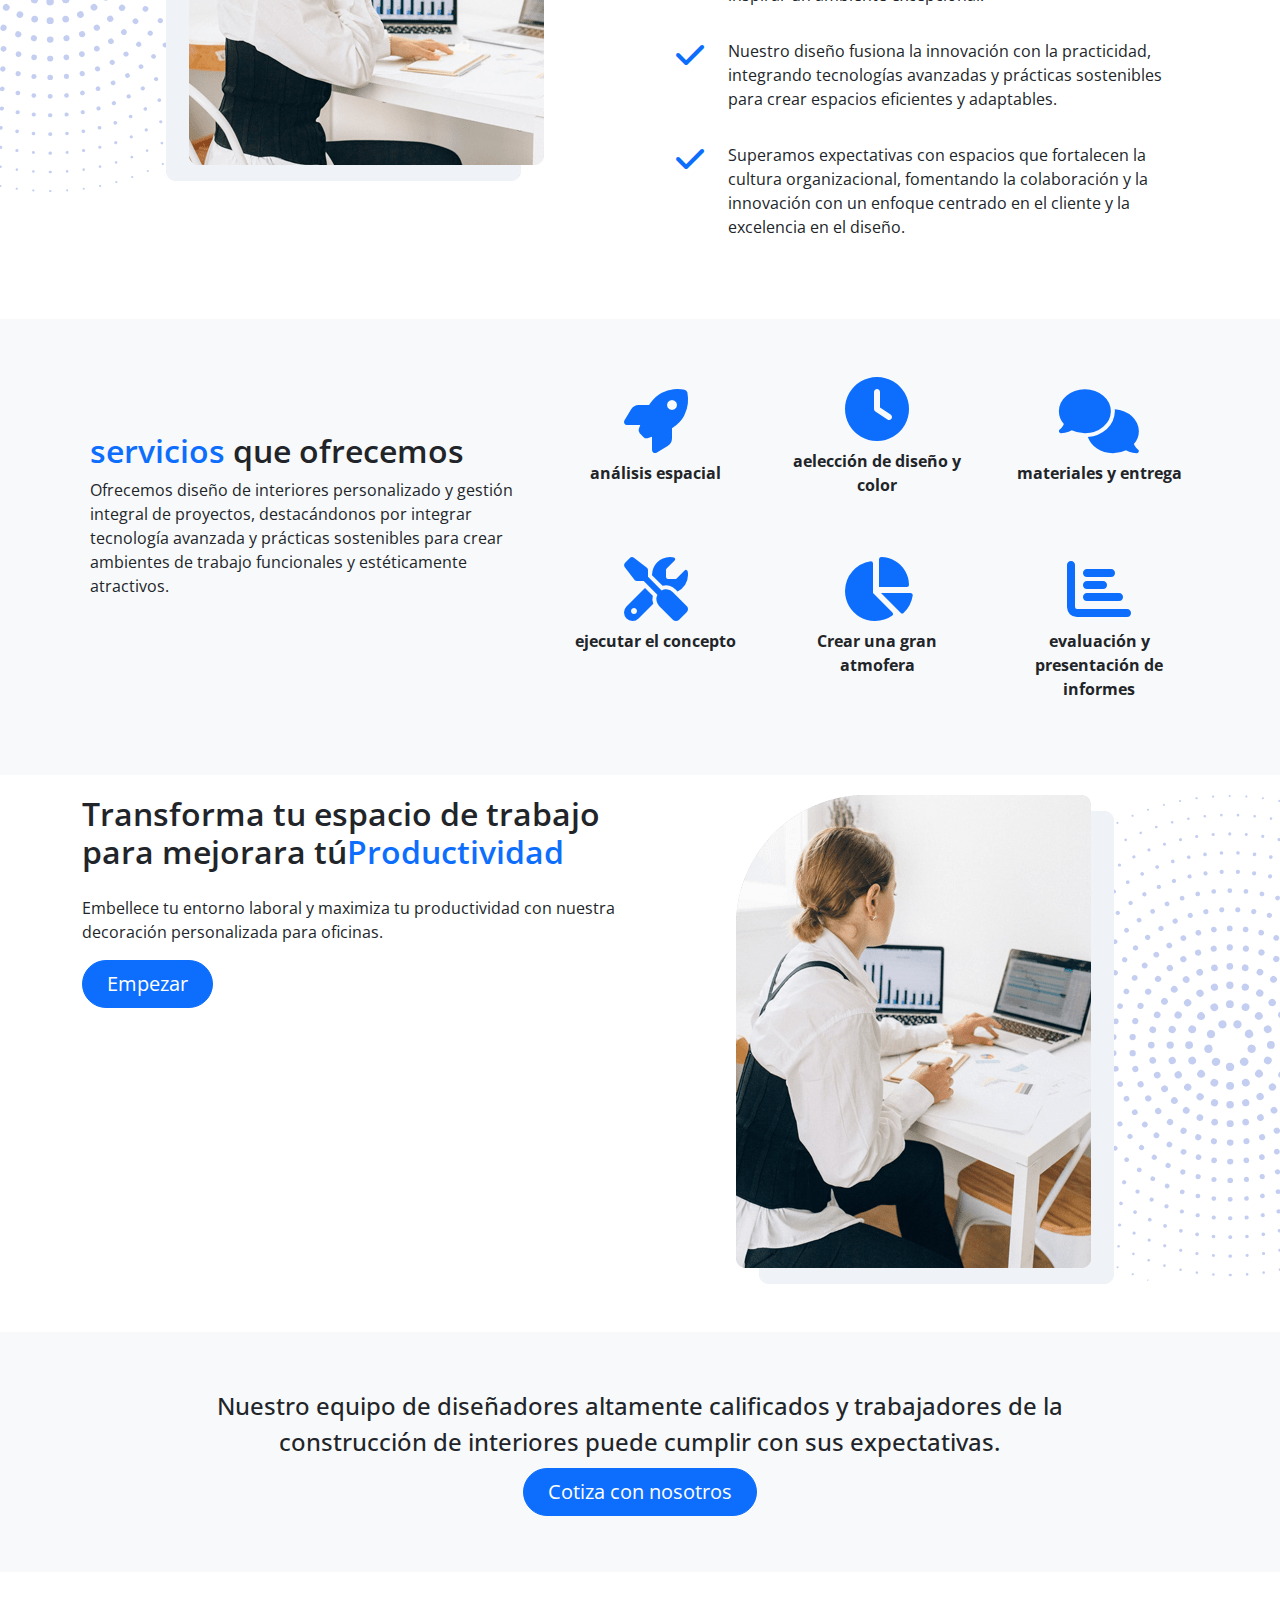
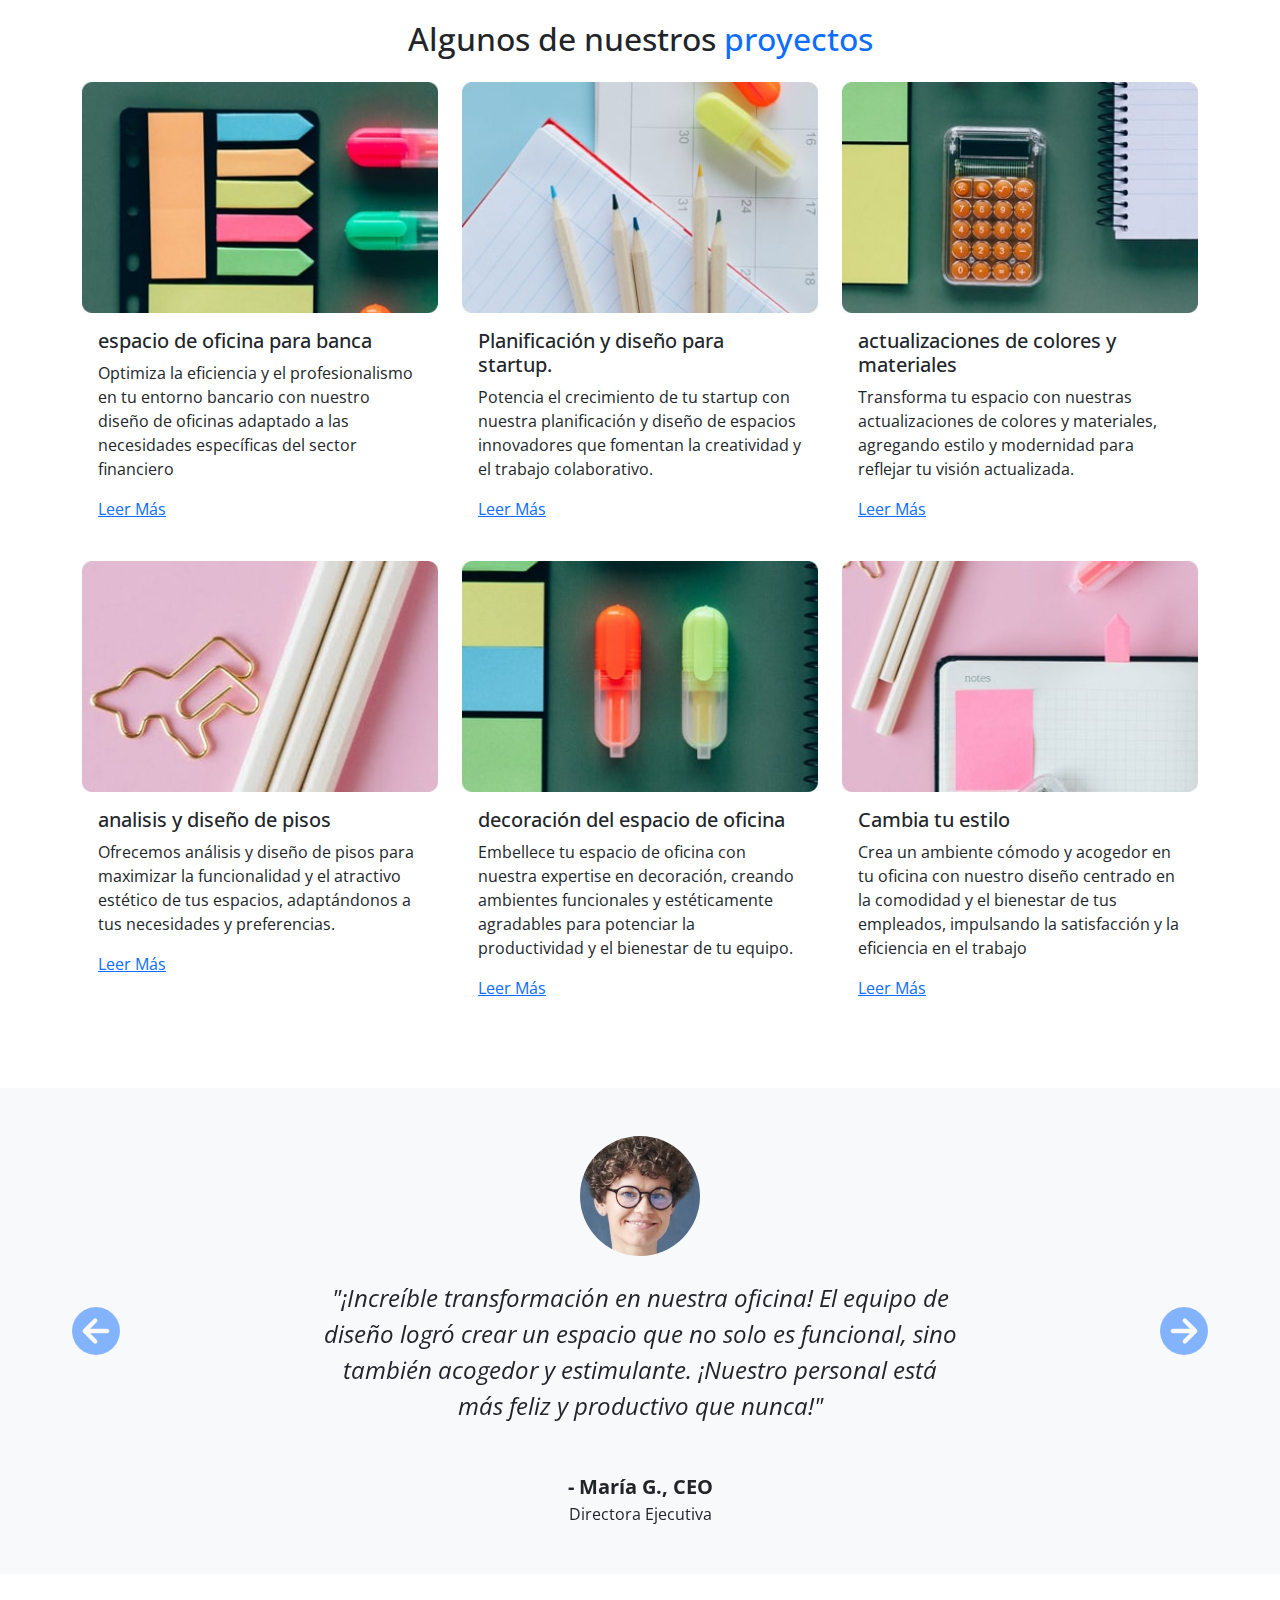
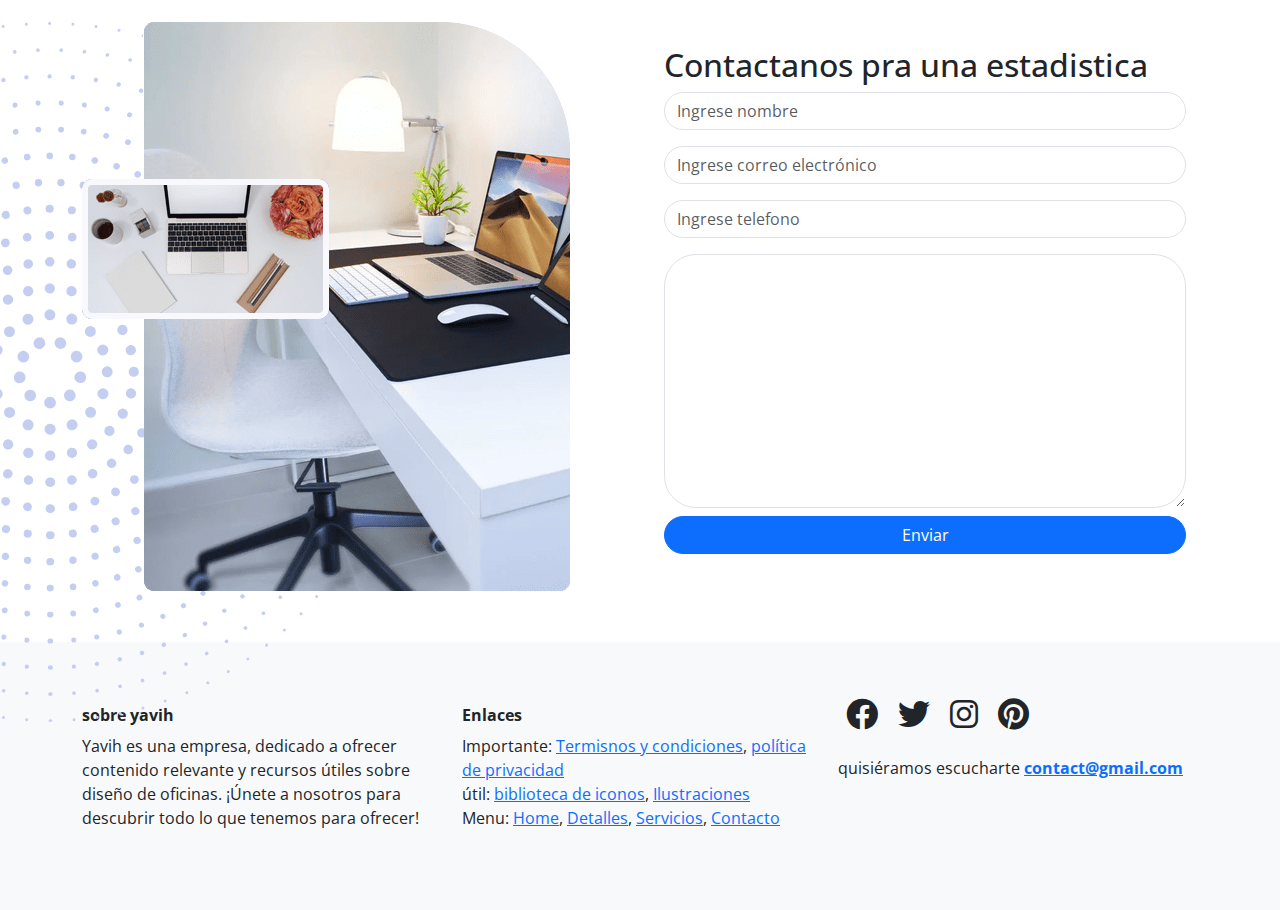
==== commit d7050e3b: "Terminado pagina web con la seccion de contacto y footer y creando la pagina de detalle del articulo" ====
--- a/index.html
+++ b/index.html
@@ -29,17 +29,17 @@
       <div class="collapse navbar-collapse" id="navbarSupportedContent">
         <ul class="navbar-nav ms-auto mb-2 mb-lg-0">
           <li class="nav-item">
-            <a class="nav-link" href="#home">Inicio</a>
+            <a class="nav-link" href="#">Inicio</a>
           </li>
           <li class="nav-item">
             <a class="nav-link" href="#details">Detalles</a>
           </li>
 
           <li class="nav-item">
-            <a class="nav-link" href="#Services">Servicios</a>
+            <a class="nav-link" href="#services">Servicios</a>
           </li>
           <li class="nav-item">
-            <a class="nav-link" href="#Projects">Projectos</a>
+            <a class="nav-link" href="#projects">Projectos</a>
           </li>
 
           <li class="nav-item">
@@ -439,6 +439,110 @@
   </section>
 
 
+  <!-- Contact  -->
+  <section id="contact" class="contact my-5 position-relative">
+
+    <img src="/images/decoration-star.svg" alt="decoracion" class="img-fluid position-absolute decoration-start">
+
+    <div class="container position-relative z-3">
+      <div class="row">
+
+        <div class="col-lg-6 d-none d-md-block  ">
+          <img src="/images/contact.png" alt="contacto" class="img-fluid">
+        </div>
+
+        <div class="col-lg-6  p-4 ">
+          <div class="text-container">
+            <h2>Contactanos pra una estadistica</h2>
+            <form>
+              <div class="mb-3">
+                <input type="text" class="form-control rounded-5" placeholder="Ingrese nombre">
+              </div>
+              <div class="mb-3">
+                <input type="text" class="form-control rounded-5" placeholder="Ingrese correo electrónico">
+              </div>
+              <div class="mb-3">
+                <input type="text" class="form-control rounded-5" placeholder="Ingrese telefono">
+              </div>
+              <div class="mb-3 ">
+                <textarea class="form-control rounded-5" placeholder="Ingrese Mensaje" rows="10">
+               </textarea>
+                <div class="mt-2 d-grid ">
+                  <input type="submit" value="Enviar" class="btn btn-primary rounded-5">
+                </div>
+              </div>
+
+            </form>
+          </div>
+        </div>
+
+      </div>
+    </div>
+  </section>
+
+  <!-- Footer  -->
+  <footer class="footer bg-light py-5 ">
+    <div class="container ">
+      <div class="row">
+        <div class="col-md-4 my-3">
+          <h6 class="fw-bold">sobre yavih</h6>
+          <p>Yavih es una empresa, dedicado a ofrecer contenido relevante y recursos útiles sobre diseño
+            de oficinas. ¡Únete a nosotros para descubrir todo lo que tenemos para ofrecer!</p>
+        </div>
+        <div class="col-md-4 my-3">
+          <h6 class="fw-bold">Enlaces</h6>
+          <ul class="list-unstyled">
+            <li>
+              Importante:
+              <a href="#">Termisnos y condiciones</a>,
+              <a href="#">política de privacidad
+              </a>
+            </li>
+            <li>
+              útil:
+              <a href="#">biblioteca de iconos</a>,
+              <a href="#">Ilustraciones</a>
+            </li>
+            <li>
+              Menu:
+              <a href="#">Home</a>,
+              <a href="#">Detalles</a>,
+              <a href="#">Servicios</a>,
+              <a href="#">Contacto</a>
+            </li>
+          </ul>
+        </div>
+
+        <div class="col-md-4  p-2">
+          <div class="mb-4">
+            <a href="#" class="text-decoration-none">
+              <i class="fab fa-facebook fa-2x text-dark mx-2"></i>
+            </a>
+            <a href="#" class="text-decoration-none">
+              <i class="fab fa-twitter fa-2x text-dark mx-2"></i>
+            </a>
+            <a href="#" class="text-decoration-none">
+              <i class="fab fa-instagram fa-2x text-dark mx-2"></i>
+            </a>
+            <a href="#" class="text-decoration-none">
+              <i class="fab fa-pinterest fa-2x text-dark mx-2"></i>
+            </a>
+          </div>
+          <p>
+            quisiéramos escucharte
+            <a href="mailto:contact@site.com">
+              <strong>contact@gmail.com</strong>
+            </a>
+          </p>
+        </div>
+      </div>
+  </footer>
+
+  <!-- buttom fixed  -->
+  <button id="to-top" class="to-top-btn">
+    <img src="images/up-arrow.png" alt="">
+  </button>
+
 
   <script src="js/bootstrap.bundle.min.js"></script>
   <script src="js/app.js"></script>
--- a/css/styles.css
+++ b/css/styles.css
@@ -113,8 +113,8 @@
 }
 
 
-/* details 2  */
-/* Details  */
+
+/* Details  2*/
 .details-2 .decoration-start {
     right: -200px;
     width: 500px;
@@ -124,4 +124,44 @@
 
 .details-2 {
     margin-top: 20px !important;
+}
+
+/* Contact  */
+.contact .decoration-start {
+    left: -300px;
+    width: 700px;
+    /* border: 1px solid black; */
+
+}
+
+
+
+/* Buttom fixed */
+.to-top-btn {
+    position: fixed;
+    z-index: 20;
+    bottom: 20px;
+    right: 20px;
+    width: 52px;
+    height: 52px;
+    border: none;
+    border-radius: 50%;
+    outline: none;
+    background-color: #44434a;
+    cursor: pointer;
+    transition: all 0.5s ease-in-out;
+}
+
+
+.to-top-btn:hover {
+    background-color: #1d1d21;
+}
+
+.to-top-btn img {
+    margin-bottom: 0.25rem;
+    width: 18px;
+}
+
+.show {
+    opacity: 1;
 }